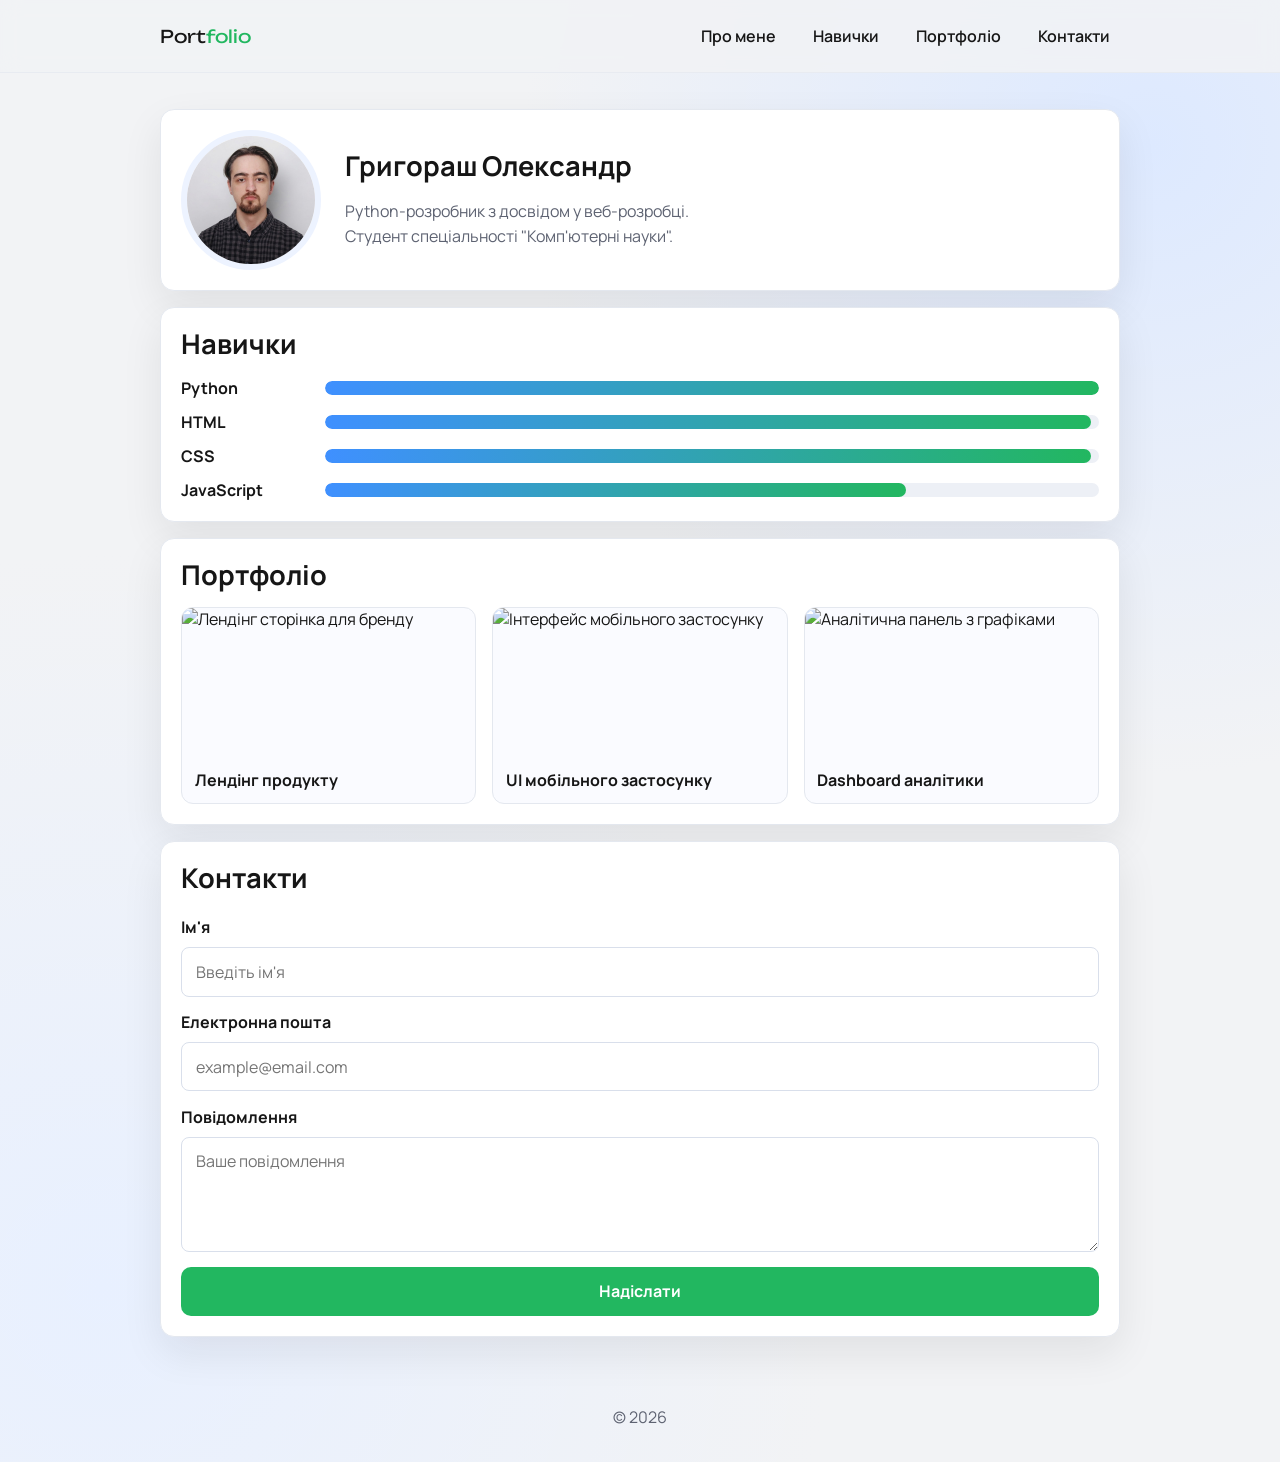
==== index.html @ 38e458fc "first commit" ====
<!DOCTYPE html>
<html lang="uk">

<head>
    <meta charset="UTF-8">
    <meta name="viewport" content="width=device-width, initial-scale=1.0">
    <title>Персональна сторінка | Портфоліо студента</title>
    <link rel="preconnect" href="https://fonts.googleapis.com">
    <link rel="preconnect" href="https://fonts.gstatic.com" crossorigin>
    <link
        href="https://fonts.googleapis.com/css2?family=Manrope:wght@400;500;700;800&family=Unbounded:wght@500;700&display=swap"
        rel="stylesheet">
    <link rel="stylesheet" href="static/style.css">
</head>

<body>
    <header class="site-header" id="top">
        <div class="container nav-wrap">
            <a class="logo" href="#top">Port<span>folio</span></a>
            <nav aria-label="Головна навігація">
                <ul class="nav-list">
                    <li><a href="#about">Про мене</a></li>
                    <li><a href="#skills">Навички</a></li>
                    <li><a href="#portfolio">Портфоліо</a></li>
                    <li><a href="#contacts">Контакти</a></li>
                </ul>
            </nav>
        </div>
    </header>

    <main>
        <section class="hero-section" aria-labelledby="page-title">
            <h1 id="page-title" class="sr-only">Персональна сторінка студента</h1>
            <div class="container grid-layout">
                <article class="card about-card" id="about">
                    <img src="media/image.png" alt="Фотографія студента" class="profile-photo">
                    <div>
                        <h2>Григораш Олександр</h2>
                        <p>
                            Python-розробник з досвідом у веб-розробці.
                            <br>
                            Студент спеціальності "Комп'ютерні науки".
                        </p>
                    </div>
                </article>

                <section class="card skills-card" id="skills" aria-labelledby="skills-title">
                    <h2 id="skills-title">Навички</h2>
                    <ul class="skills-list">
                        <li>
                            <span>Python</span>
                            <div class="bar"><span style="width: 100%;"></span></div>
                        </li>
                        <li>
                            <span>HTML</span>
                            <div class="bar"><span style="width: 99%;"></span></div>
                        </li>
                        <li>
                            <span>CSS</span>
                            <div class="bar"><span style="width: 99%;"></span></div>
                        </li>
                        <li>
                            <span>JavaScript</span>
                            <div class="bar"><span style="width: 75%;"></span></div>
                        </li>
                    </ul>
                </section>

                <section class="card portfolio-card" id="portfolio" aria-labelledby="portfolio-title">
                    <h2 id="portfolio-title">Портфоліо</h2>
                    <div class="works-grid">
                        <article class="work-item">
                            <img src="https://picsum.photos/360/220?random=21" alt="Лендінг сторінка для бренду">
                            <h3>Лендінг продукту</h3>
                        </article>
                        <article class="work-item">
                            <img src="https://picsum.photos/360/220?random=22" alt="Інтерфейс мобільного застосунку">
                            <h3>UI мобільного застосунку</h3>
                        </article>
                        <article class="work-item">
                            <img src="https://picsum.photos/360/220?random=23" alt="Аналітична панель з графіками">
                            <h3>Dashboard аналітики</h3>
                        </article>
                    </div>
                </section>

                <section class="card contacts-card" id="contacts" aria-labelledby="contacts-title">
                    <h2 id="contacts-title">Контакти</h2>
                    <form class="contact-form" action="#" method="post">
                        <label for="name">Ім'я</label>
                        <input id="name" name="name" type="text" placeholder="Введіть ім'я" required>

                        <label for="email">Електронна пошта</label>
                        <input id="email" name="email" type="email" placeholder="example@email.com" required>

                        <label for="message">Повідомлення</label>
                        <textarea id="message" name="message" rows="4" placeholder="Ваше повідомлення"
                            required></textarea>

                        <button type="submit">Надіслати</button>
                    </form>
                </section>
            </div>
        </section>
    </main>

    <footer class="site-footer">
        <div class="container">
            <p>© <span id="year"></span></p>
        </div>
    </footer>

    <script src="static/main.js"></script>
</body>

</html>
---- static/style.css ----
:root {
    --bg: #f2f3f5;
    --paper: #ffffff;
    --ink: #161616;
    --muted: #5e6372;
    --line: #e4e8ef;
    --base-accent: #22b760;

    --accent: var(--base-accent);
    --accent-soft: #9bc0ff;
    --bar-gradient: linear-gradient(90deg, #3f90ff, var(--base-accent));
    --shadow: 0 16px 40px rgba(22, 22, 22, 0.08);
}

* {
    box-sizing: border-box;
}

html {
    scroll-behavior: smooth;
}

body {
    margin: 0;
    font-family: "Manrope", sans-serif;
    color: var(--ink);
    background:
        radial-gradient(circle at 90% 10%, #dde9ff 0, transparent 36%),
        radial-gradient(circle at 8% 88%, #e8f0ff 0, transparent 42%),
        var(--bg);
}

.container {
    width: min(960px, calc(100% - 2.5rem));
    margin: 0 auto;
}

.sr-only {
    position: absolute;
    width: 1px;
    height: 1px;
    padding: 0;
    margin: -1px;
    overflow: hidden;
    clip: rect(0, 0, 0, 0);
    white-space: nowrap;
    border: 0;
}

.site-header {
    position: sticky;
    top: 0;
    z-index: 20;
    border-bottom: 1px solid rgba(228, 232, 239, 0.75);
    backdrop-filter: blur(10px);
    background: rgba(242, 243, 245, 0.86);
}

.nav-wrap {
    display: flex;
    align-items: center;
    justify-content: space-between;
    min-height: 72px;
}

.logo {
    font-family: "Unbounded", sans-serif;
    font-size: 1.1rem;
    color: var(--ink);
    text-decoration: none;
}

.logo span {
    color: var(--base-accent);
}

.nav-list {
    margin: 0;
    padding: 0;
    display: flex;
    gap: 1rem;
    list-style: none;
}

.nav-list a {
    text-decoration: none;
    color: var(--ink);
    font-weight: 600;
    padding: 0.4rem 0.65rem;
    border-radius: 999px;
    transition: background-color 0.2s ease, color 0.2s ease;
}

.nav-list a:hover,
.nav-list a:focus-visible {
    background-color: #dbe8ff;
    color: var(--base-accent);
}

.hero-section {
    padding: 2.25rem 0 3rem;
}

.grid-layout {
    display: grid;
    gap: 1rem;
}

.card {
    background: var(--paper);
    border: 1px solid var(--line);
    border-radius: 14px;
    box-shadow: var(--shadow);
    padding: 1.25rem;
    animation: reveal 0.7s ease both;
}

.about-card {
    display: flex;
    align-items: center;
    gap: 1.5rem;
}

.profile-photo {
    width: 140px;
    height: 140px;
    border-radius: 50%;
    object-fit: cover;
    border: 6px solid #edf3ff;
}

h1,
h2,
h3 {
    margin-top: 0;
    line-height: 1.2;
}

h1 {
    margin-bottom: 0.6rem;
}

h2 {
    margin-bottom: 1rem;
    font-size: 1.7rem;
}

p {
    margin: 0;
    color: var(--muted);
    line-height: 1.6;
}

.skills-list {
    margin: 0;
    padding: 0;
    list-style: none;
    display: grid;
    gap: 0.75rem;
}

.skills-list li {
    display: grid;
    grid-template-columns: 130px 1fr;
    gap: 0.9rem;
    align-items: center;
}

.skills-list span {
    font-weight: 700;
}

.bar {
    width: 100%;
    height: 14px;
    border-radius: 999px;
    background: #edf0f6;
    overflow: hidden;
}

.bar span {
    display: block;
    height: 100%;
    border-radius: inherit;
    background: var(--bar-gradient);
}

.works-grid {
    display: grid;
    grid-template-columns: repeat(3, minmax(0, 1fr));
    gap: 1rem;
}

.work-item {
    border: 1px solid var(--line);
    border-radius: 12px;
    overflow: hidden;
    background: #fafbff;
}

.work-item img {
    display: block;
    width: 100%;
    height: 150px;
    object-fit: cover;
}

.work-item h3 {
    margin: 0;
    padding: 0.8rem;
    font-size: 1rem;
}

.contact-form {
    display: grid;
    gap: 0.55rem;
}

.contact-form label {
    font-weight: 700;
    margin-top: 0.35rem;
}

.contact-form input,
.contact-form textarea {
    width: 100%;
    border: 1px solid #d9dfeb;
    border-radius: 8px;
    padding: 0.8rem 0.85rem;
    font: inherit;
    background: #ffffff;
}

.contact-form input:focus,
.contact-form textarea:focus {
    outline: none;
    border-color: var(--accent-soft);
    box-shadow: 0 0 0 3px rgba(38, 117, 255, 0.14);
}

.contact-form button {
    margin-top: 0.35rem;
    border: 0;
    border-radius: 10px;
    padding: 0.85rem 1rem;
    font: inherit;
    font-weight: 700;
    color: #ffffff;
    background: var(--base-accent);
    cursor: pointer;
    transition: transform 0.2s ease, filter 0.2s ease;
}

.contact-form button:hover {
    transform: translateY(-1px);
    filter: brightness(1.05);
}

.site-footer {
    padding: 1.25rem 0 2rem;
    color: var(--muted);
    text-align: center;
}

@keyframes reveal {
    from {
        transform: translateY(10px);
        opacity: 0;
    }

    to {
        transform: translateY(0);
        opacity: 1;
    }
}

@media (max-width: 860px) {
    .about-card {
        flex-direction: column;
        align-items: flex-start;
    }

    .works-grid {
        grid-template-columns: 1fr 1fr;
    }

    .skills-list li {
        grid-template-columns: 1fr;
    }
}

@media (max-width: 640px) {
    .nav-wrap {
        flex-direction: column;
        justify-content: center;
        gap: 0.6rem;
        padding: 0.75rem 0;
    }

    .nav-list {
        gap: 0.3rem;
        flex-wrap: wrap;
        justify-content: center;
    }

    .hero-section {
        padding-top: 1.5rem;
    }

    .works-grid {
        grid-template-columns: 1fr;
    }

    h2 {
        font-size: 1.45rem;
    }
}
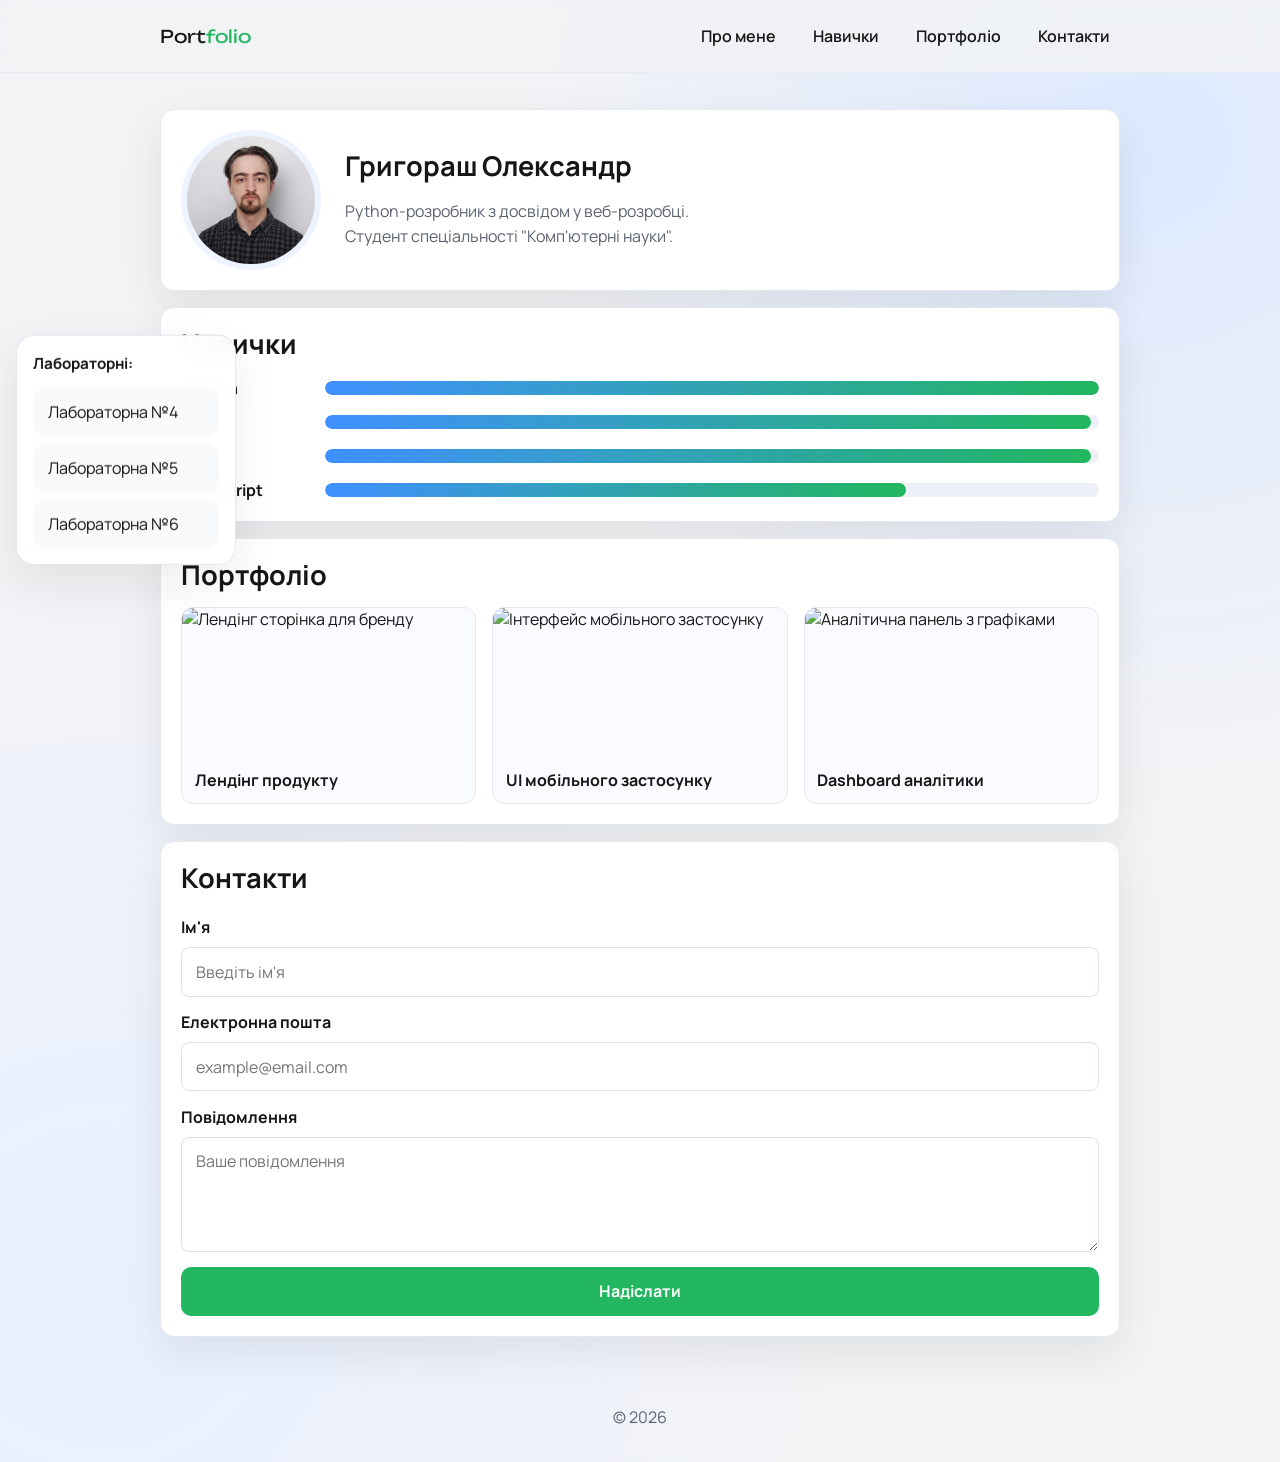
==== commit 6c6ce7e9: "add lab popup" ====
--- a/index.html
+++ b/index.html
@@ -27,6 +27,15 @@
             </nav>
         </div>
     </header>
+
+    <aside class="labs-popup" aria-label="Посилання на лабораторні роботи">
+        <p class="labs-popup__title">Лабораторні:</p>
+        <ul class="labs-popup__list">
+            <li><a href="https://l1onlight.github.io/lab3/lab4/" target="_blank" rel="noreferrer noopener">Лабораторна №4</a></li>
+            <li><a href="https://l1onlight.github.io/lab3/lab5/" target="_blank" rel="noreferrer noopener">Лабораторна №5</a></li>
+            <li><a href="https://l1onlight.github.io/lab3/lab6/" target="_blank" rel="noreferrer noopener">Лабораторна №6</a></li>
+        </ul>
+    </aside>
 
     <main>
         <section class="hero-section" aria-labelledby="page-title">
--- a/static/style.css
+++ b/static/style.css
@@ -289,6 +289,54 @@
     }
 }
 
+.labs-popup {
+    position: fixed;
+    left: 1rem;
+    top: 50%;
+    transform: translateY(-50%);
+    z-index: 25;
+    width: 220px;
+    padding: 1rem;
+    border-radius: 18px;
+    background: rgba(255, 255, 255, 0.96);
+    border: 1px solid rgba(228, 232, 239, 0.95);
+    box-shadow: 0 18px 45px rgba(22, 22, 22, 0.08);
+    backdrop-filter: blur(12px);
+}
+
+.labs-popup__title {
+    margin: 0 0 0.75rem;
+    font-size: 0.95rem;
+    font-weight: 700;
+    color: var(--ink);
+}
+
+.labs-popup__list {
+    margin: 0;
+    padding: 0;
+    list-style: none;
+    display: grid;
+    gap: 0.5rem;
+}
+
+.labs-popup__list a {
+    display: block;
+    padding: 0.75rem 0.85rem;
+    border-radius: 12px;
+    text-decoration: none;
+    color: var(--ink);
+    background: #f8f9fb;
+    border: 1px solid transparent;
+    transition: background-color 0.2s ease, color 0.2s ease, border-color 0.2s ease;
+}
+
+.labs-popup__list a:hover,
+.labs-popup__list a:focus-visible {
+    background: var(--base-accent);
+    color: #ffffff;
+    border-color: rgba(34, 183, 96, 0.25);
+}
+
 @media (max-width: 640px) {
     .nav-wrap {
         flex-direction: column;
@@ -314,4 +362,8 @@
     h2 {
         font-size: 1.45rem;
     }
+
+    .labs-popup {
+        display: none;
+    }
 }
